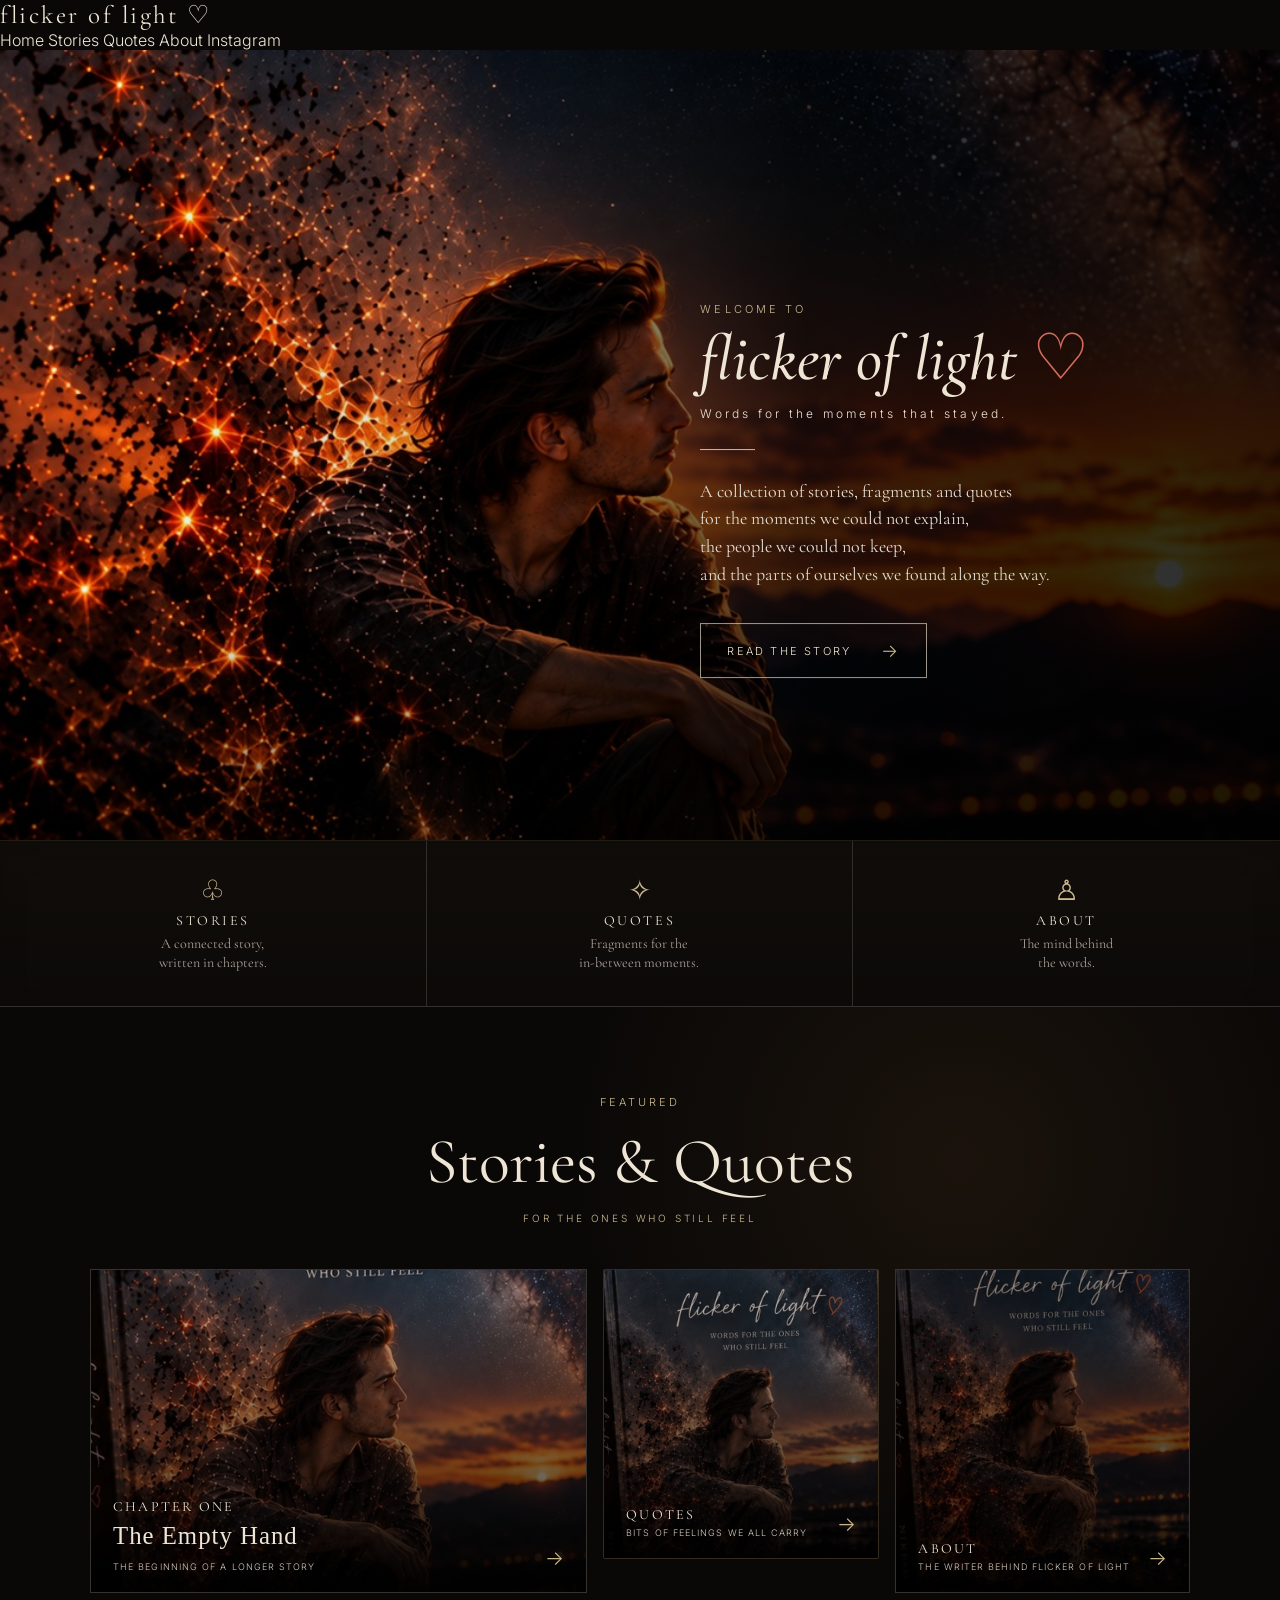
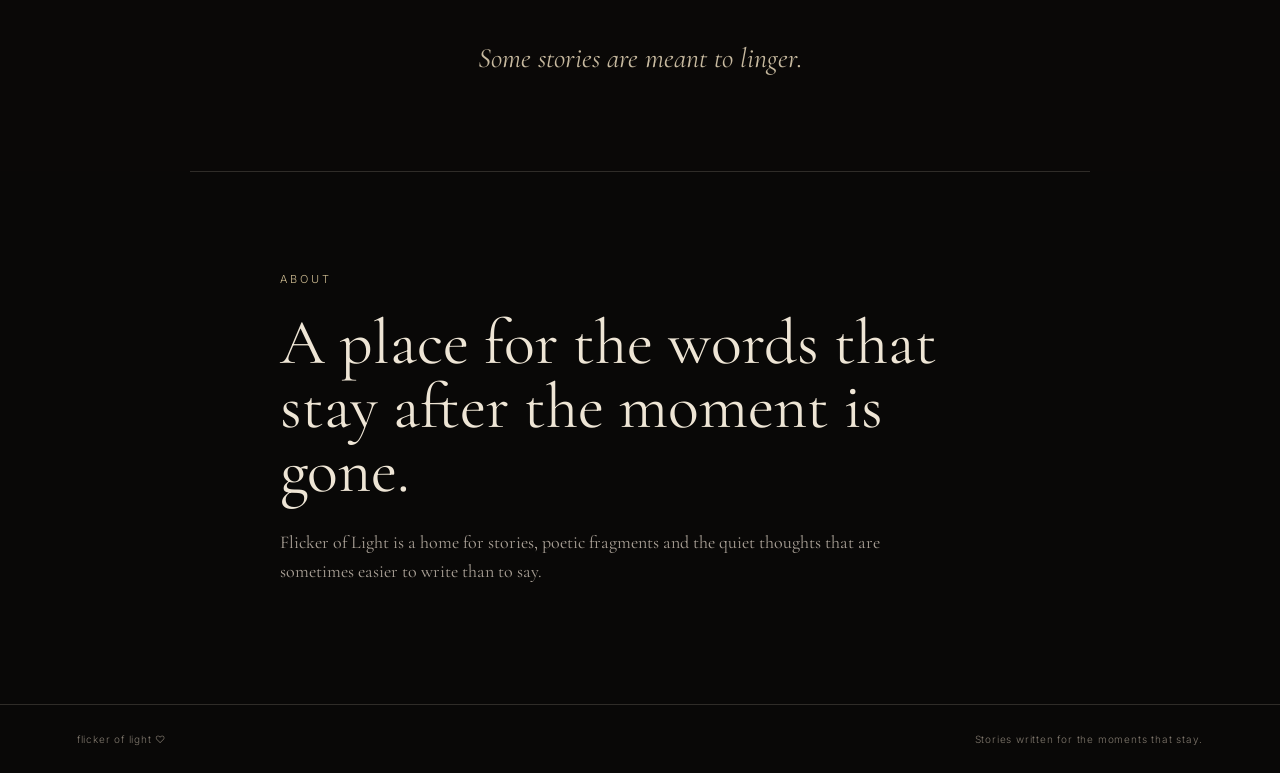
==== index.html @ 012c6066 "Add files via upload" ====
<!doctype html>
<html lang="en">
<head>
<meta charset="utf-8">
<meta name="viewport" content="width=device-width, initial-scale=1">
<meta name="description" content="Flicker of Light — stories, fragments and quotes for the ones who still feel.">
<title>Flicker of Light — Stories, Quotes & The Connected Story</title>
<link rel="stylesheet" href="style.css">
</head>
<body>
<header class="site-header">
  <a class="logo" href="index.html">flicker of light ♡</a>
  <button class="menu-toggle" type="button" aria-label="Open navigation" aria-expanded="false">☰</button>
  <nav class="site-nav" aria-label="Main navigation">
    <a href="index.html">Home</a>
    <a href="stories.html">Stories</a>
    <a href="quotes.html">Quotes</a>
    <a href="about.html">About</a>
    <a href="instagram.html">Instagram</a>
  </nav>
</header>

<main>
<section class="hero">
  <img class="hero-image" src="homepage-hero-art.jpg" alt="Flicker of Light book scene beside a window at dusk">
  <div class="hero-shade"></div>
  <div class="hero-content">
    <p class="eyebrow">WELCOME TO</p>
    <h1>flicker of light <span>♡</span></h1>
    <p class="tagline">Words for the moments that stayed.</p>
    <div class="rule"></div>
    <p class="hero-copy">A collection of stories, fragments and quotes<br class="desktop"> for the moments we could not explain,<br class="desktop"> the people we could not keep,<br class="desktop"> and the parts of ourselves we found along the way.</p>
    <a class="cta" href="chapter-one.html">READ THE STORY <span>→</span></a>
  </div>
</section>

<section class="three-links">
  <a href="stories.html">
    <div class="icon">♧</div><h2>STORIES</h2>
    <p>A connected story,<br> written in chapters.</p>
  </a>
  <a href="quotes.html">
    <div class="icon">✧</div><h2>QUOTES</h2>
    <p>Fragments for the<br> in-between moments.</p>
  </a>
  <a href="#about">
    <div class="icon">♙</div><h2>ABOUT</h2>
    <p>The mind behind<br> the words.</p>
  </a>
</section>

<section id="quotes" class="featured">
  <p class="eyebrow center">FEATURED</p>
  <h2>Stories &amp; Quotes</h2>
  <p class="sub">FOR THE ONES WHO STILL FEEL</p>
  <div class="cards">
    <a class="card story-card" href="stories.html">
      <div class="card-image"></div>
      <div class="card-text"><strong>CHAPTER ONE</strong><p class="featured-card-title">The Empty Hand</p><small>THE BEGINNING OF A LONGER STORY</small><span>→</span></div>
    </a>
    <a class="card quote-card" href="quotes.html">
      <div class="card-image"></div>
      <div class="card-text"><strong>QUOTES</strong><small>BITS OF FEELINGS WE ALL CARRY</small><span>→</span></div>
    </a>
    <a class="card about-card" href="about.html">
      <div class="card-image"></div>
      <div class="card-text"><strong>ABOUT</strong><small>THE WRITER BEHIND FLICKER OF LIGHT</small><span>→</span></div>
    </a>
  </div>
  <div class="linger">Some stories are meant to linger.</div>
</section>

<section id="about" class="about">
  <p class="eyebrow">ABOUT</p>
  <h2>A place for the words that stay after the moment is gone.</h2>
  <p>Flicker of Light is a home for stories, poetic fragments and the quiet thoughts that are sometimes easier to write than to say.</p>
</section>
</main>

<footer>
  <span>flicker of light ♡</span>
  <span>Stories written for the moments that stay.</span>
</footer>
<script>
(function () {
  const button = document.querySelector('.menu-toggle');
  const nav = document.querySelector('.site-nav');
  if (!button || !nav) return;
  button.addEventListener('click', function () {
    const open = nav.classList.toggle('open');
    button.setAttribute('aria-expanded', open ? 'true' : 'false');
    button.setAttribute('aria-label', open ? 'Close navigation' : 'Open navigation');
  });
})();
</script>
</body>
</html>
---- style.css ----
@import url('https://fonts.googleapis.com/css2?family=Cormorant+Garamond:ital,wght@0,400;0,500;1,500&family=Inter:wght@300;400;500&display=swap');
:root{--bg:#090807;--cream:#eee5d5;--gold:#cdbb91;--muted:#aaa197;--line:rgba(238,229,213,.16)}
*{box-sizing:border-box}html{scroll-behavior:smooth}body{margin:0;background:var(--bg);color:var(--cream);font-family:Inter,Arial,sans-serif;font-weight:300}a{color:inherit;text-decoration:none}.nav{position:absolute;top:0;left:0;width:100%;z-index:5;padding:28px 6vw;display:flex;justify-content:space-between;align-items:center;background:linear-gradient(rgba(0,0,0,.55),transparent);}.logo{font:400 25px "Cormorant Garamond",serif;letter-spacing:.1em;white-space:nowrap}.logo span{color:#d36c5d;margin-left:3px}.nav nav{display:flex;gap:28px;font-size:13px}.nav nav a{opacity:.85}.nav nav a.active,.nav nav a:hover{color:var(--gold);opacity:1}
.hero{height:min(790px,100vh);min-height:650px;position:relative;overflow:hidden}.hero-image{position:absolute;inset:0;width:100%;height:100%;object-fit:cover;object-position:center}.hero-shade{position:absolute;inset:0;background:linear-gradient(90deg,rgba(0,0,0,.02) 0%,rgba(0,0,0,.12) 35%,rgba(0,0,0,.76) 63%,rgba(0,0,0,.82) 100%),linear-gradient(0deg,rgba(0,0,0,.45),transparent 30%)}.hero-content{position:absolute;z-index:2;right:7vw;top:50%;transform:translateY(-38%);width:min(490px,42vw)}.eyebrow{font-size:11px;letter-spacing:.28em;color:var(--gold);margin:0 0 14px}.hero-content h1{font:italic 500 clamp(48px,5vw,78px)/.9 "Cormorant Garamond",serif;margin:0 0 18px}.hero-content h1 span{color:#d36c5d;font-style:normal}.tagline{font-size:12px;letter-spacing:.27em;margin:0}.rule{width:55px;height:1px;background:var(--gold);margin:28px 0}.hero-copy{font:400 18px/1.55 "Cormorant Garamond",serif;color:#e4ddd2;margin:0}.cta{display:inline-flex;gap:30px;align-items:center;border:1px solid rgba(238,229,213,.65);padding:16px 26px;margin-top:34px;font-size:11px;letter-spacing:.2em}.cta:hover{background:rgba(255,255,255,.08);border-color:var(--gold)}.cta span{font-size:18px;color:var(--gold)}
.three-links{position:relative;display:grid;grid-template-columns:repeat(3,1fr);border-top:1px solid rgba(214,173,105,.10);border-bottom:1px solid var(--line);background:linear-gradient(180deg,#100d0a 0%,#0c0a08 100%);box-shadow:inset 0 10px 28px rgba(0,0,0,.16)}.three-links>a{min-height:165px;padding:32px 20px;text-align:center;border-right:1px solid var(--line)}.three-links>a:last-child{border-right:0}.icon{font-size:28px;color:var(--gold);height:35px}.three-links h2{font:400 14px "Cormorant Garamond",serif;letter-spacing:.18em;margin:4px 0 6px}.three-links p{font:14px/1.35 "Cormorant Garamond",serif;color:var(--muted);margin:0}.featured{padding:88px 5vw 96px;background:radial-gradient(circle at 75% 20%,rgba(102,68,35,.18),transparent 34%),#0a0807}.center{text-align:center}.featured>h2{text-align:center;font:400 clamp(42px,5vw,68px) "Cormorant Garamond",serif;margin:4px 0}.sub{text-align:center;font-size:10px;letter-spacing:.28em;color:var(--gold);margin:12px 0 45px}.cards{max-width:1100px;margin:auto;display:grid;grid-template-columns:1.35fr .75fr .8fr;gap:16px}.card{min-height:290px;position:relative;overflow:hidden;border:1px solid rgba(238,229,213,.16);background:#111}.card-image{position:absolute;inset:0;background-position:center;background-size:cover;transition:transform .5s}.card:hover .card-image{transform:scale(1.04)}.story-card .card-image{background-image:linear-gradient(rgba(0,0,0,.15),rgba(0,0,0,.8)),url("book-cover-only.jpg");background-position:35% center}.quote-card .card-image{background-image:linear-gradient(rgba(0,0,0,.1),rgba(0,0,0,.82)),url("book-cover-only.jpg");background-position:70% 20%;filter:saturate(.7)}.about-card .card-image{background-image:linear-gradient(rgba(0,0,0,.15),rgba(0,0,0,.84)),url("book-cover-only.jpg");background-position:80% 65%;filter:brightness(.75)}.card-text{position:absolute;left:0;right:0;bottom:0;padding:20px 22px;background:linear-gradient(transparent,rgba(0,0,0,.9));display:flex;flex-direction:column}.card-text strong{font:400 14px "Cormorant Garamond",serif;letter-spacing:.16em}.card-text small{font-size:9px;letter-spacing:.12em;margin-top:4px;color:#d3cbc0}.card-text span{position:absolute;right:22px;bottom:22px;color:var(--gold);font-size:20px}.linger{text-align:center;font:italic 28px "Cormorant Garamond",serif;color:#c7b99f;margin-top:48px}.about{max-width:900px;margin:auto;padding:100px 7vw;border-top:1px solid var(--line)}.about h2{font:400 clamp(38px,5vw,65px)/1 "Cormorant Garamond",serif;margin:25px 0}.about p:last-child{max-width:650px;color:var(--muted);font:18px/1.6 "Cormorant Garamond",serif}footer{border-top:1px solid var(--line);padding:28px 6vw;display:flex;justify-content:space-between;color:#81796e;font-size:10px;letter-spacing:.08em}
.reading{max-width:760px;margin:auto;padding:140px 6vw 120px}.simple{position:relative;background:#090807;border-bottom:1px solid var(--line)}.back{color:var(--muted);font-size:12px}.reading h1{font:400 clamp(60px,9vw,100px)/.9 "Cormorant Garamond",serif;margin:55px 0 12px}.opening{font:italic 20px "Cormorant Garamond",serif;color:var(--muted)}.prose{font:21px/1.85 "Cormorant Garamond",serif;margin-top:60px}.prose p{margin:0 0 28px}
@media(max-width:800px){.nav{padding:18px 5vw;align-items:flex-start}.logo{font-size:21px}.nav nav{gap:13px;font-size:10px;flex-wrap:wrap;justify-content:flex-end;max-width:58%}.hero{height:720px;min-height:0}.hero-image{object-position:center}.hero-shade{background:linear-gradient(0deg,rgba(0,0,0,.9) 3%,rgba(0,0,0,.18) 60%,rgba(0,0,0,.4) 100%)}.hero-content{left:6vw;right:6vw;bottom:55px;top:auto;transform:none;width:auto}.hero-content h1{font-size:55px}.tagline{font-size:9px}.hero-copy{font-size:17px}.desktop{display:none}.cta{margin-top:25px;padding:14px 20px}.three-links{grid-template-columns:repeat(3,1fr)}.three-links>a{padding:22px 8px;min-height:135px}.three-links p{font-size:12px}.three-links h2{font-size:11px}.icon{font-size:22px}.cards{grid-template-columns:1fr}.card{min-height:240px}.featured{padding-top:68px}.linger{font-size:24px}.about{padding:75px 6vw}footer{flex-direction:column;gap:8px}.reading{padding:110px 7vw 90px}.prose{font-size:20px}}

.page-intro {
  max-width: 760px;
  margin: 0 auto;
  padding: 90px 24px 55px;
  text-align: center;
}
.page-intro h1 {
  margin: 8px 0 18px;
}
.page-intro p:last-child {
  max-width: 560px;
  margin: 0 auto;
}
.quote-list {
  max-width: 820px;
  margin: 0 auto;
  padding: 10px 24px 90px;
}
.quote-card {
  position: relative;
  margin: 0 0 34px;
  padding: 42px 38px 38px;
  border: 1px solid rgba(214, 173, 105, 0.18);
  background: rgba(255,255,255,0.025);
  border-radius: 2px;
}
.quote-mark {
  margin: 0 0 8px;
  font-family: Georgia, serif;
  font-size: 4rem;
  line-height: .65;
  opacity: .55;
}
.quote-card blockquote {
  margin: 0;
  font-family: Georgia, "Times New Roman", serif;
  font-size: clamp(1.45rem, 4vw, 2.1rem);
  line-height: 1.45;
  font-style: italic;
}
.quote-note {
  margin: 24px 0 0;
  max-width: 620px;
  font-size: .95rem;
  line-height: 1.7;
  opacity: .7;
}
@media (max-width: 600px) {
  .page-intro { padding: 65px 20px 38px; }
  .quote-list { padding: 5px 18px 65px; }
  .quote-card { padding: 32px 24px 30px; }
}

.about-copy {
  max-width: 720px;
  margin: 0 auto;
  padding: 20px 24px 100px;
  font-family: Georgia, "Times New Roman", serif;
  font-size: 1.15rem;
  line-height: 1.9;
}
.about-copy p {
  margin: 0 0 30px;
}
.about-closing {
  margin-top: 65px;
  padding: 38px 0 0;
  border-top: 1px solid rgba(214, 173, 105, 0.18);
  text-align: center;
  font-style: italic;
  font-size: 1.3rem;
}
@media (max-width: 600px) {
  .about-copy {
    padding: 10px 22px 70px;
    font-size: 1.08rem;
  }
}

.instagram-copy {
  max-width: 680px;
  margin: 0 auto;
  padding: 30px 24px 110px;
  text-align: center;
  font-family: Georgia, "Times New Roman", serif;
  font-size: 1.15rem;
  line-height: 1.9;
}
.instagram-handle {
  margin-bottom: 14px !important;
  font-size: 1.35rem;
  font-style: italic;
}
.instagram-button {
  display: inline-flex;
  align-items: center;
  gap: 18px;
  margin-top: 38px;
  padding: 14px 22px;
  border: 1px solid rgba(214, 173, 105, 0.35);
  color: inherit;
  text-decoration: none;
  letter-spacing: .12em;
  text-transform: uppercase;
  font-family: inherit;
  font-size: .78rem;
  transition: opacity .2s ease, border-color .2s ease;
}
.instagram-button:hover {
  opacity: .78;
  border-color: rgba(214, 173, 105, 0.7);
}
.instagram-button span {
  font-size: 1.1rem;
}

/* Homepage mobile navigation fix */
.menu-toggle {
  display: none;
}
@media (max-width: 700px) {
  .site-header {
    position: relative;
    z-index: 100;
    display: flex;
    align-items: center;
    justify-content: space-between;
  }
  .menu-toggle {
    display: inline-flex !important;
    align-items: center;
    justify-content: center;
    width: 42px;
    height: 42px;
    padding: 0;
    border: 1px solid rgba(214,173,105,.35);
    border-radius: 50%;
    background: rgba(8,8,8,.75);
    color: inherit;
    font-size: 1.25rem;
    line-height: 1;
  }
  .site-nav {
    display: none !important;
    position: absolute;
    top: calc(100% + 8px);
    right: 0;
    min-width: 190px;
    padding: 10px;
    flex-direction: column;
    gap: 0;
    background: rgba(8,8,8,.97);
    border: 1px solid rgba(214,173,105,.22);
    box-shadow: 0 16px 35px rgba(0,0,0,.45);
  }
  .site-nav.open {
    display: flex !important;
  }
  .site-nav a {
    display: block;
    padding: 12px 14px;
  }
}

/* Mobile overflow correction */
html, body {
  max-width: 100%;
  overflow-x: hidden;
}
@media (max-width: 700px) {
  .site-header {
    width: 100%;
    box-sizing: border-box;
  }
  .site-header .logo {
    max-width: calc(100% - 64px);
    white-space: nowrap;
    overflow: hidden;
  }
  .site-nav {
    right: 0;
    max-width: calc(100vw - 36px);
    box-sizing: border-box;
  }
  .hero-locked,
  .hero-locked .hero-art,
  .hero-locked .hero-art img,
  .hero-locked .hero-overlay {
    max-width: 100vw;
  }
}

.featured-card-title {
  margin: 7px 0 7px;
  font-family: Georgia, "Times New Roman", serif;
  font-size: clamp(1.15rem, 3.8vw, 1.55rem);
  letter-spacing: .04em;
  color: inherit;
}

.featured-quote-link {
  display: inline-flex;
  align-items: center;
  gap: 18px;
  margin-top: 10px;
  color: inherit;
  text-decoration: none;
  letter-spacing: .14em;
  font-size: .72rem;
}
.featured-quote-link span {
  font-size: 1rem;
}
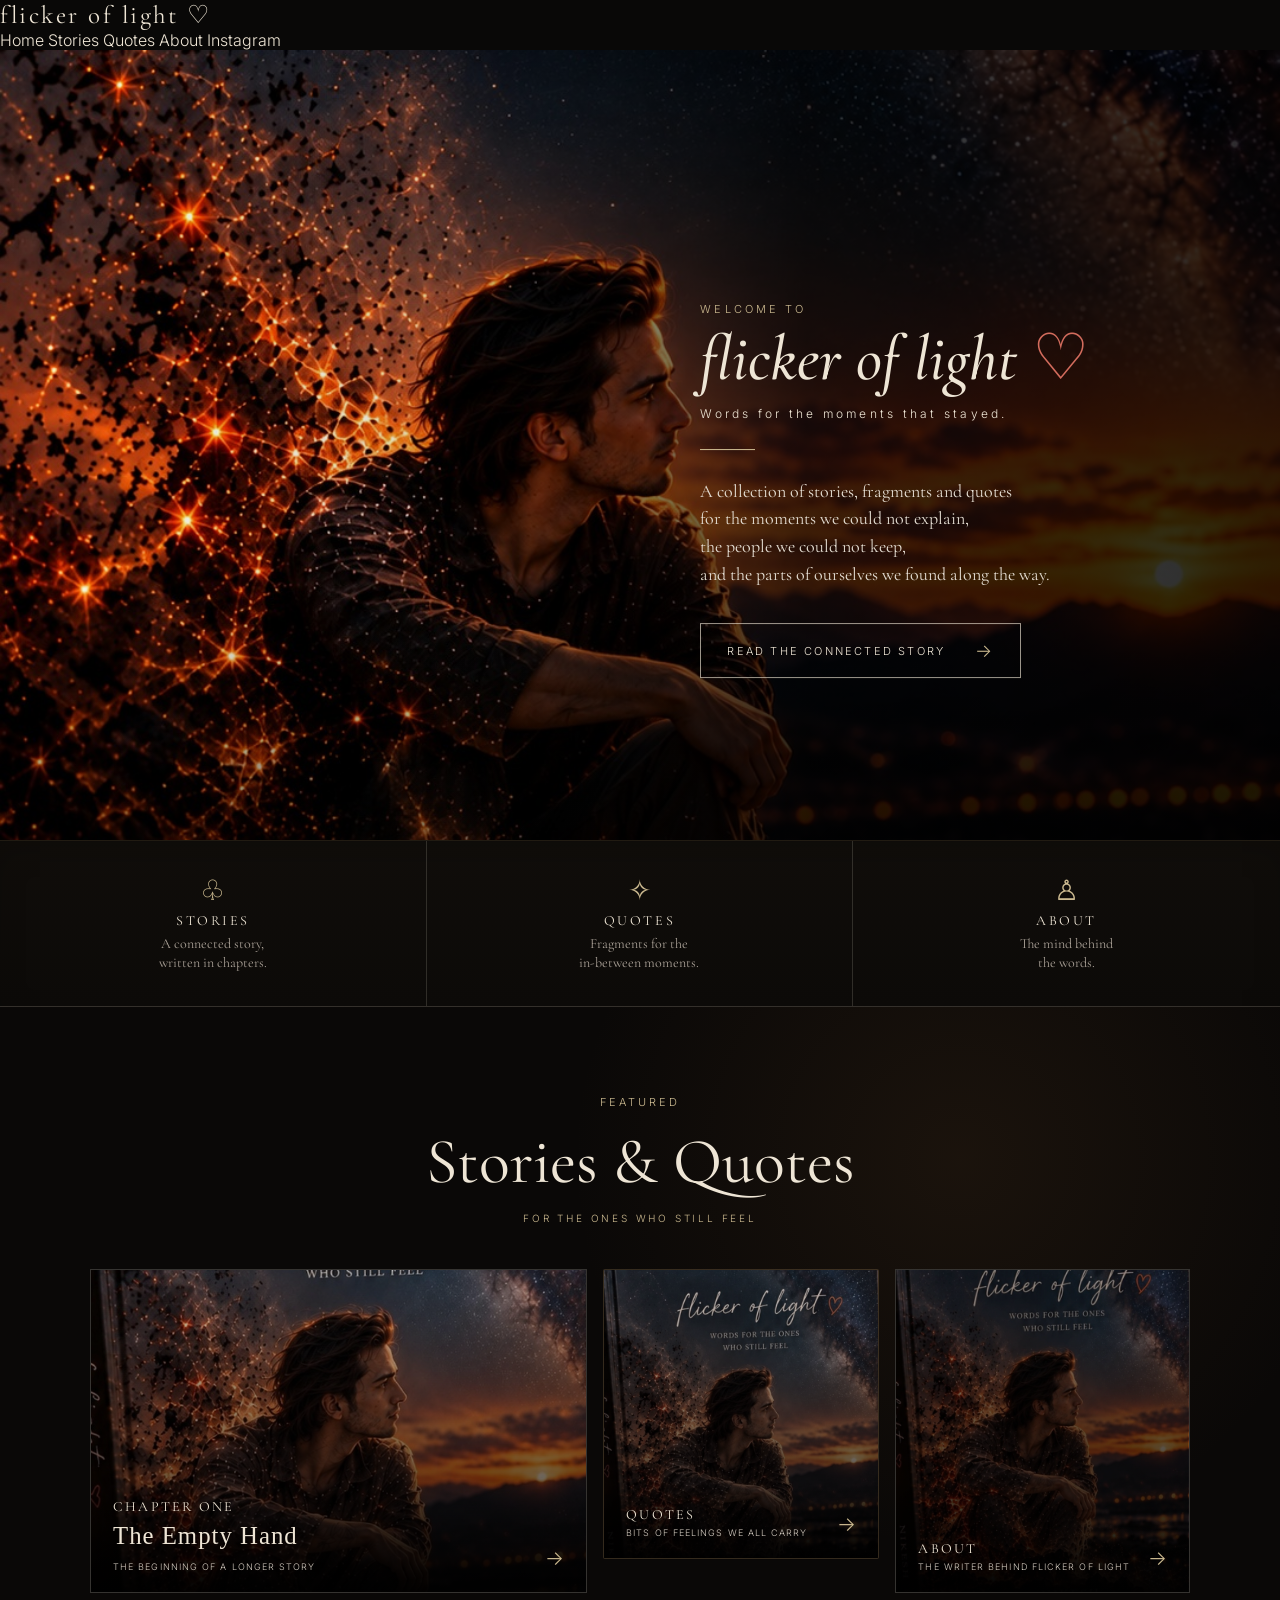
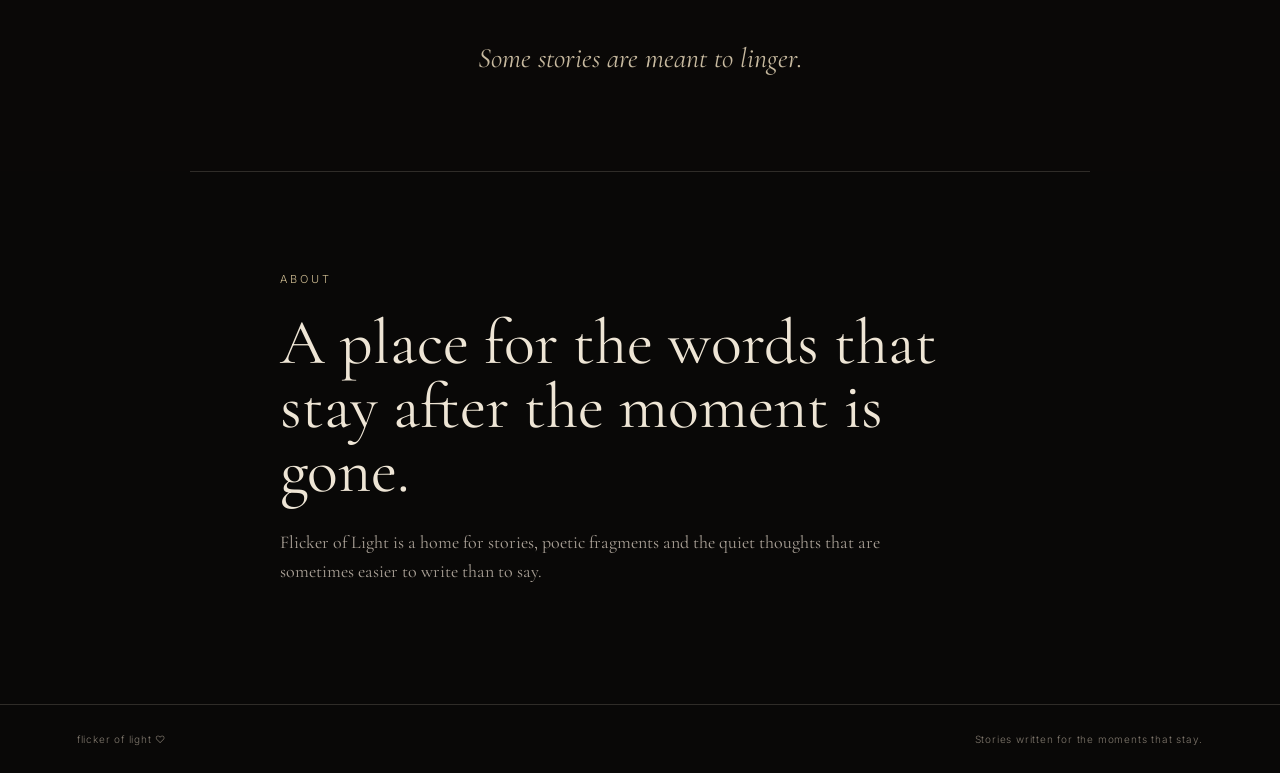
==== commit d7316041: "Add files via upload" ====
--- a/index.html
+++ b/index.html
@@ -30,7 +30,7 @@
     <p class="tagline">Words for the moments that stayed.</p>
     <div class="rule"></div>
     <p class="hero-copy">A collection of stories, fragments and quotes<br class="desktop"> for the moments we could not explain,<br class="desktop"> the people we could not keep,<br class="desktop"> and the parts of ourselves we found along the way.</p>
-    <a class="cta" href="chapter-one.html">READ THE STORY <span>→</span></a>
+    <a class="cta" href="stories.html">READ THE CONNECTED STORY <span>→</span></a>
   </div>
 </section>
 
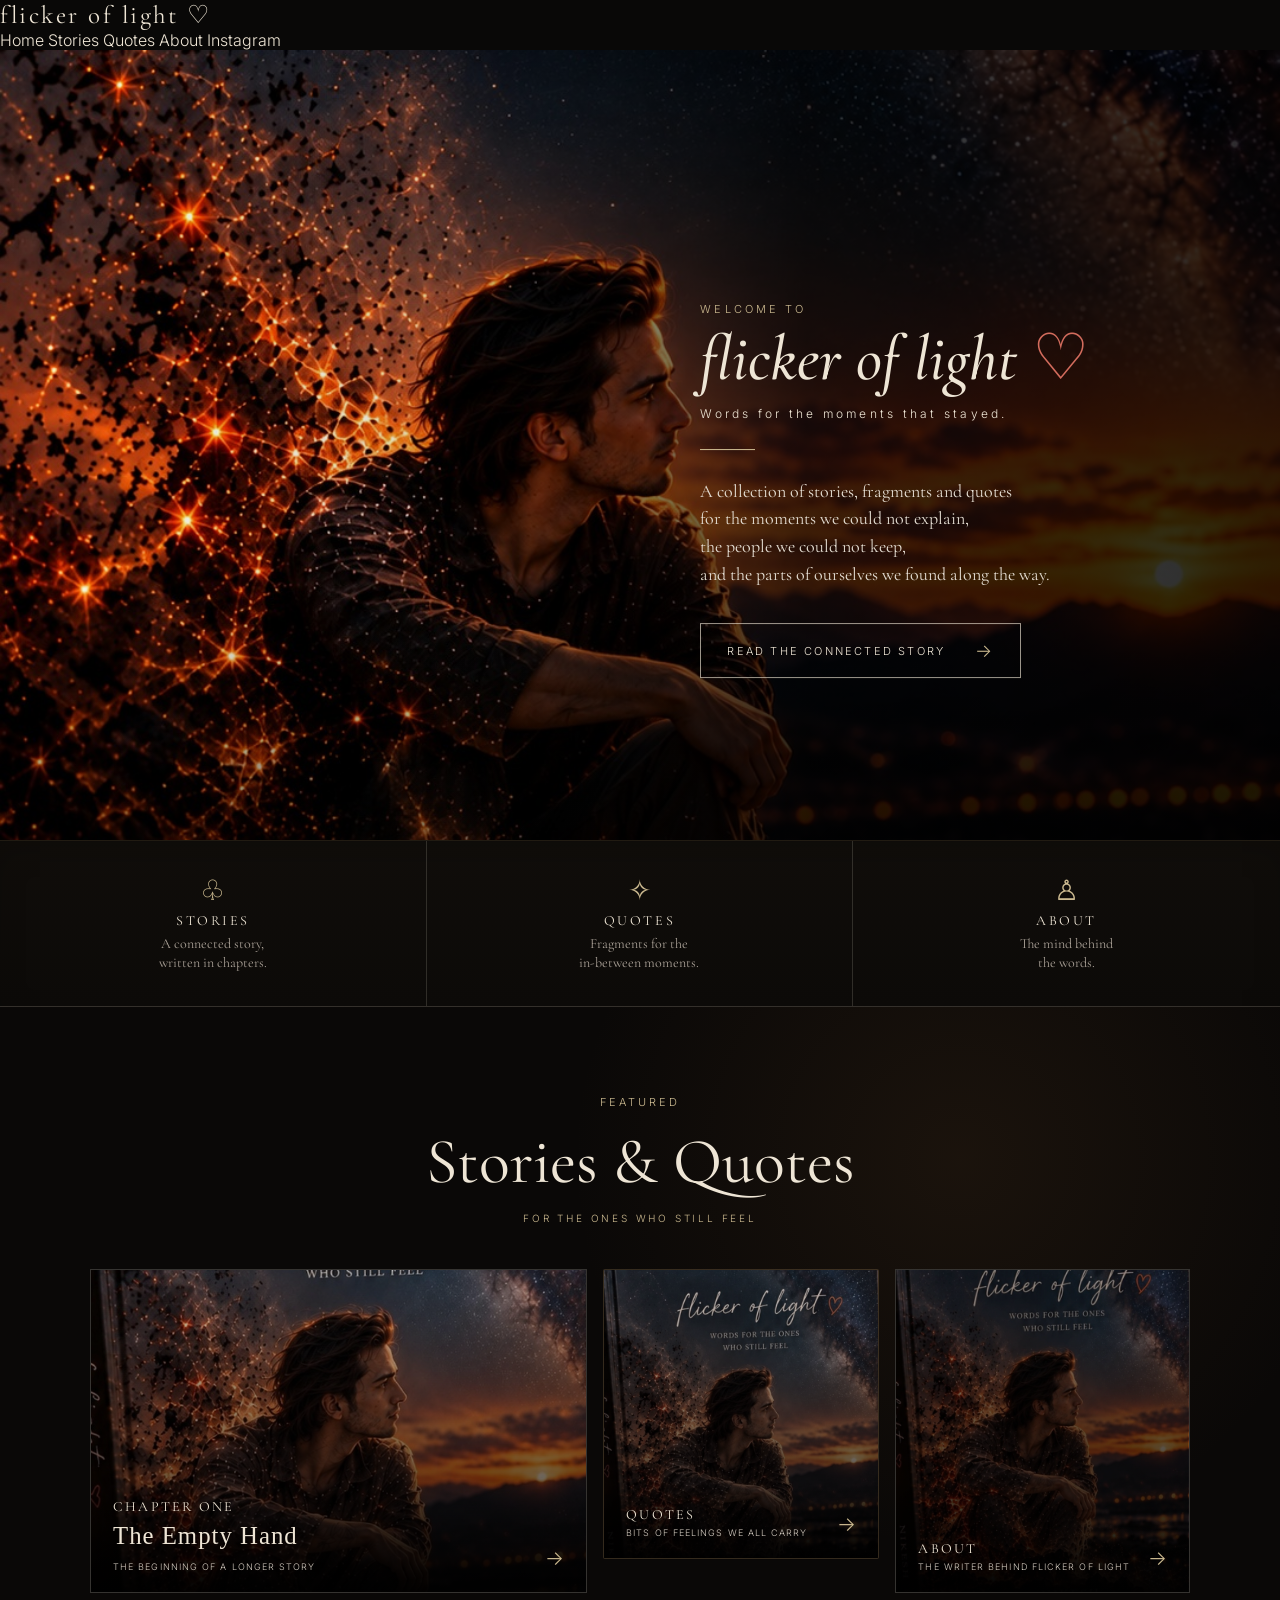
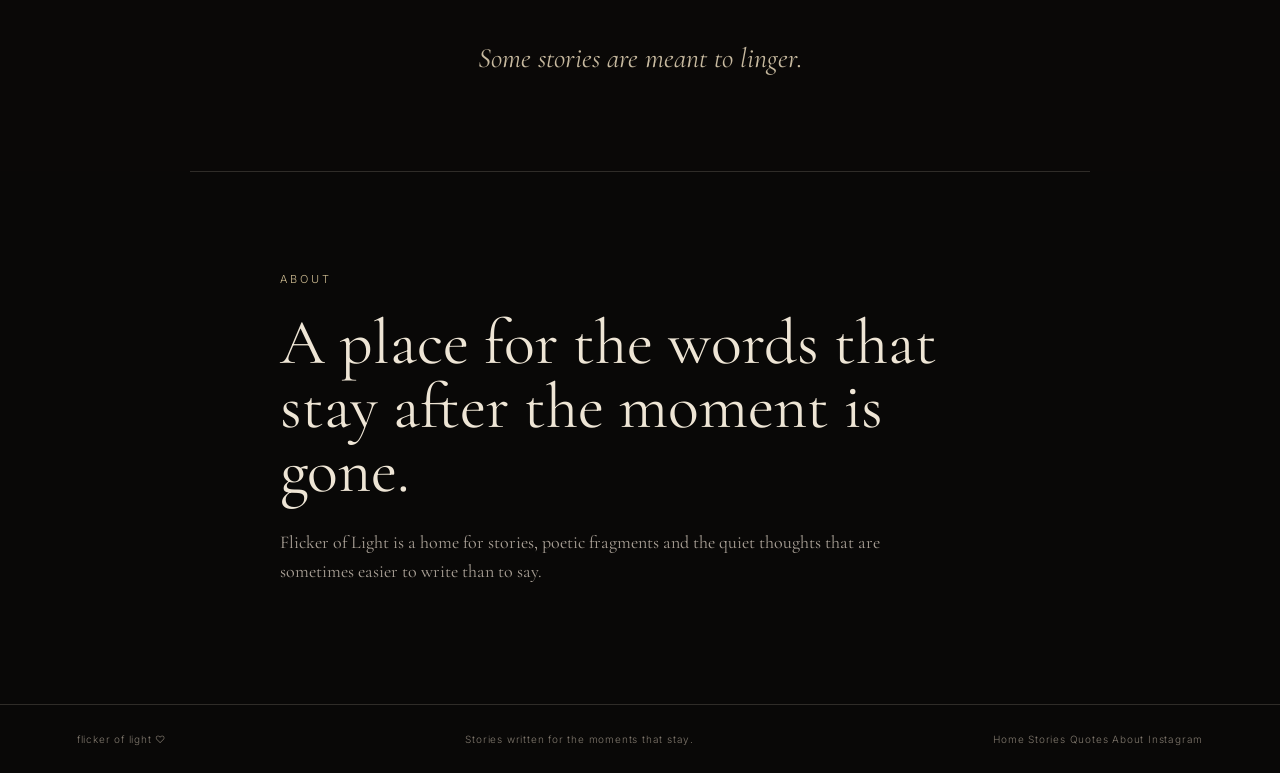
==== commit 3cdda890: "Add files via upload" ====
--- a/index.html
+++ b/index.html
@@ -6,6 +6,19 @@
 <meta name="description" content="Flicker of Light — stories, fragments and quotes for the ones who still feel.">
 <title>Flicker of Light — Stories, Quotes & The Connected Story</title>
 <link rel="stylesheet" href="style.css">
+
+  <!-- Social sharing preview -->
+  <meta property="og:type" content="website">
+  <meta property="og:site_name" content="Flicker of Light">
+  <meta property="og:title" content="Flicker of Light — Words for the Moments That Stayed">
+  <meta property="og:description" content="Stories, poetic fragments, and quiet thoughts for the moments we could not explain.">
+  <meta property="og:url" content="https://flickeroflightforever.github.io/Flicker-of-light-/">
+  <meta property="og:image" content="https://flickeroflightforever.github.io/Flicker-of-light-/homepage-hero-art.jpg">
+  <meta name="twitter:card" content="summary_large_image">
+  <meta name="twitter:title" content="Flicker of Light — Words for the Moments That Stayed">
+  <meta name="twitter:description" content="Stories, poetic fragments, and quiet thoughts for the moments we could not explain.">
+  <meta name="twitter:image" content="https://flickeroflightforever.github.io/Flicker-of-light-/homepage-hero-art.jpg">
+
 </head>
 <body>
 <header class="site-header">
@@ -43,7 +56,7 @@
     <div class="icon">✧</div><h2>QUOTES</h2>
     <p>Fragments for the<br> in-between moments.</p>
   </a>
-  <a href="#about">
+  <a href="about.html">
     <div class="icon">♙</div><h2>ABOUT</h2>
     <p>The mind behind<br> the words.</p>
   </a>
@@ -80,6 +93,13 @@
 <footer>
   <span>flicker of light ♡</span>
   <span>Stories written for the moments that stay.</span>
+  <nav class="footer-nav" aria-label="Footer navigation">
+    <a href="index.html">Home</a>
+    <a href="stories.html">Stories</a>
+    <a href="quotes.html">Quotes</a>
+    <a href="about.html">About</a>
+    <a href="instagram.html">Instagram</a>
+  </nav>
 </footer>
 <script>
 (function () {
--- a/style.css
+++ b/style.css
@@ -99,6 +99,15 @@
   font-size: 1.35rem;
   font-style: italic;
 }
+/* Step 19 — Instagram bridge */
+.instagram-bridge {
+  margin: 34px auto 0 !important;
+  max-width: 520px;
+  font-size: .98rem;
+  font-style: italic;
+  opacity: .78;
+}
+
 .instagram-button {
   display: inline-flex;
   align-items: center;
@@ -219,3 +228,44 @@
 .featured-quote-link span {
   font-size: 1rem;
 }
+
+/* Step 18 — Quotes archive back-to-top control */
+.back-to-top {
+  position: fixed;
+  right: 22px;
+  bottom: 24px;
+  width: 44px;
+  height: 44px;
+  display: flex;
+  align-items: center;
+  justify-content: center;
+  border: 1px solid rgba(214, 184, 120, 0.38);
+  border-radius: 50%;
+  background: rgba(10, 9, 8, 0.88);
+  color: #d8c59e;
+  text-decoration: none;
+  font-size: 20px;
+  line-height: 1;
+  opacity: 0;
+  visibility: hidden;
+  transform: translateY(8px);
+  transition: opacity .25s ease, transform .25s ease, visibility .25s ease;
+  z-index: 20;
+}
+.back-to-top.visible {
+  opacity: 1;
+  visibility: visible;
+  transform: translateY(0);
+}
+.back-to-top:focus-visible {
+  outline: 1px solid #d8c59e;
+  outline-offset: 3px;
+}
+@media (max-width: 700px) {
+  .back-to-top {
+    right: 18px;
+    bottom: 18px;
+    width: 42px;
+    height: 42px;
+  }
+}
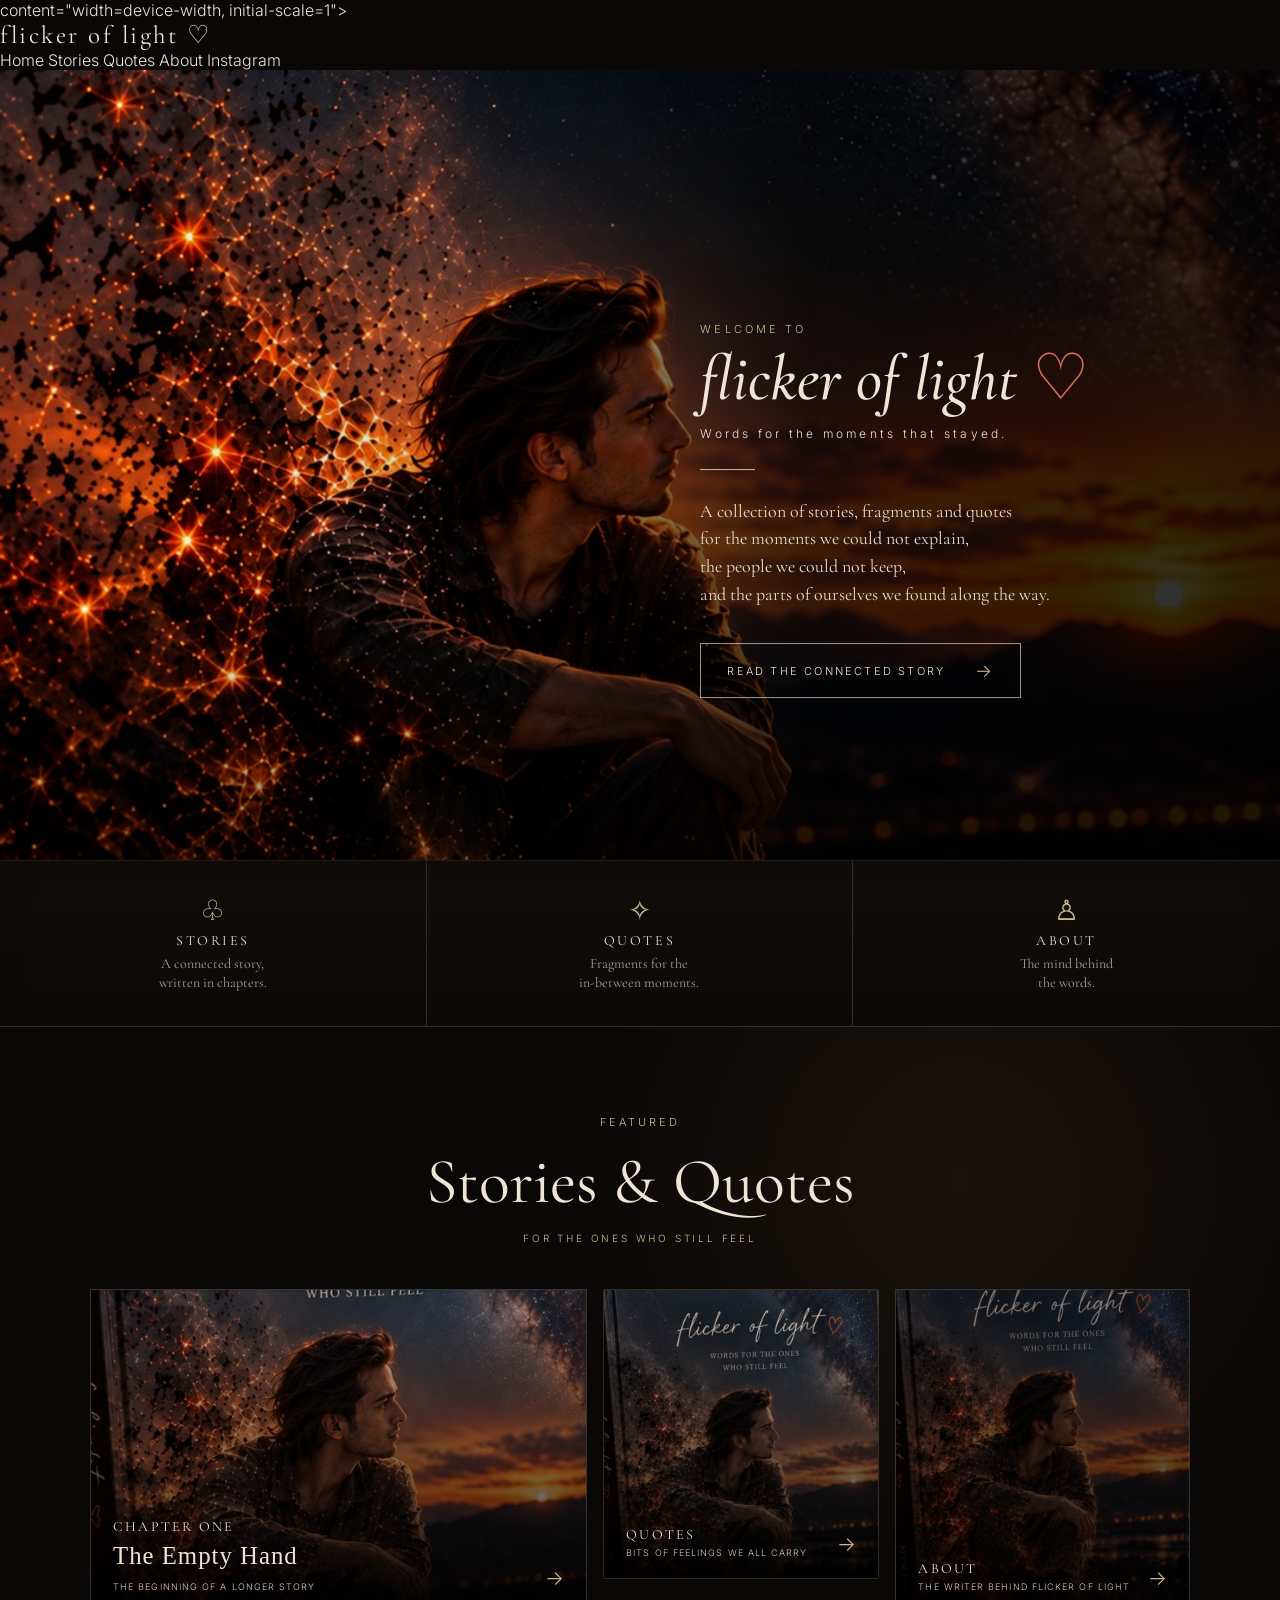
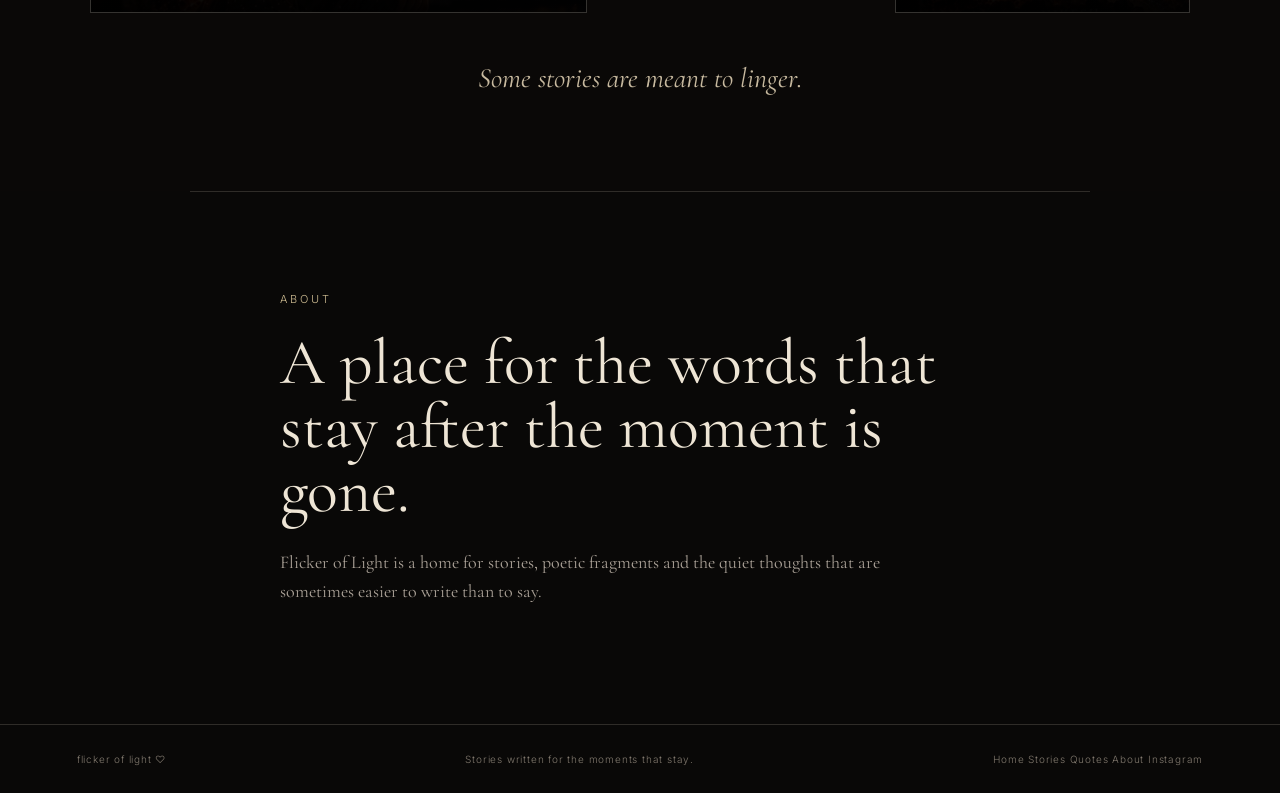
==== commit 92632dcd: "Update index.html" ====
--- a/index.html
+++ b/index.html
@@ -2,7 +2,7 @@
 <html lang="en">
 <head>
 <meta charset="utf-8">
-<meta name="viewport" content="width=device-width, initial-scale=1">
+<meta name="viewport" <meta name="google-site-verification" content="OOeu9oAU9qtPGjmCuY9NKrZBYxSzbMHVfZhrtQNnfCY" />content="width=device-width, initial-scale=1">
 <meta name="description" content="Flicker of Light — stories, fragments and quotes for the ones who still feel.">
 <title>Flicker of Light — Stories, Quotes & The Connected Story</title>
 <link rel="stylesheet" href="style.css">
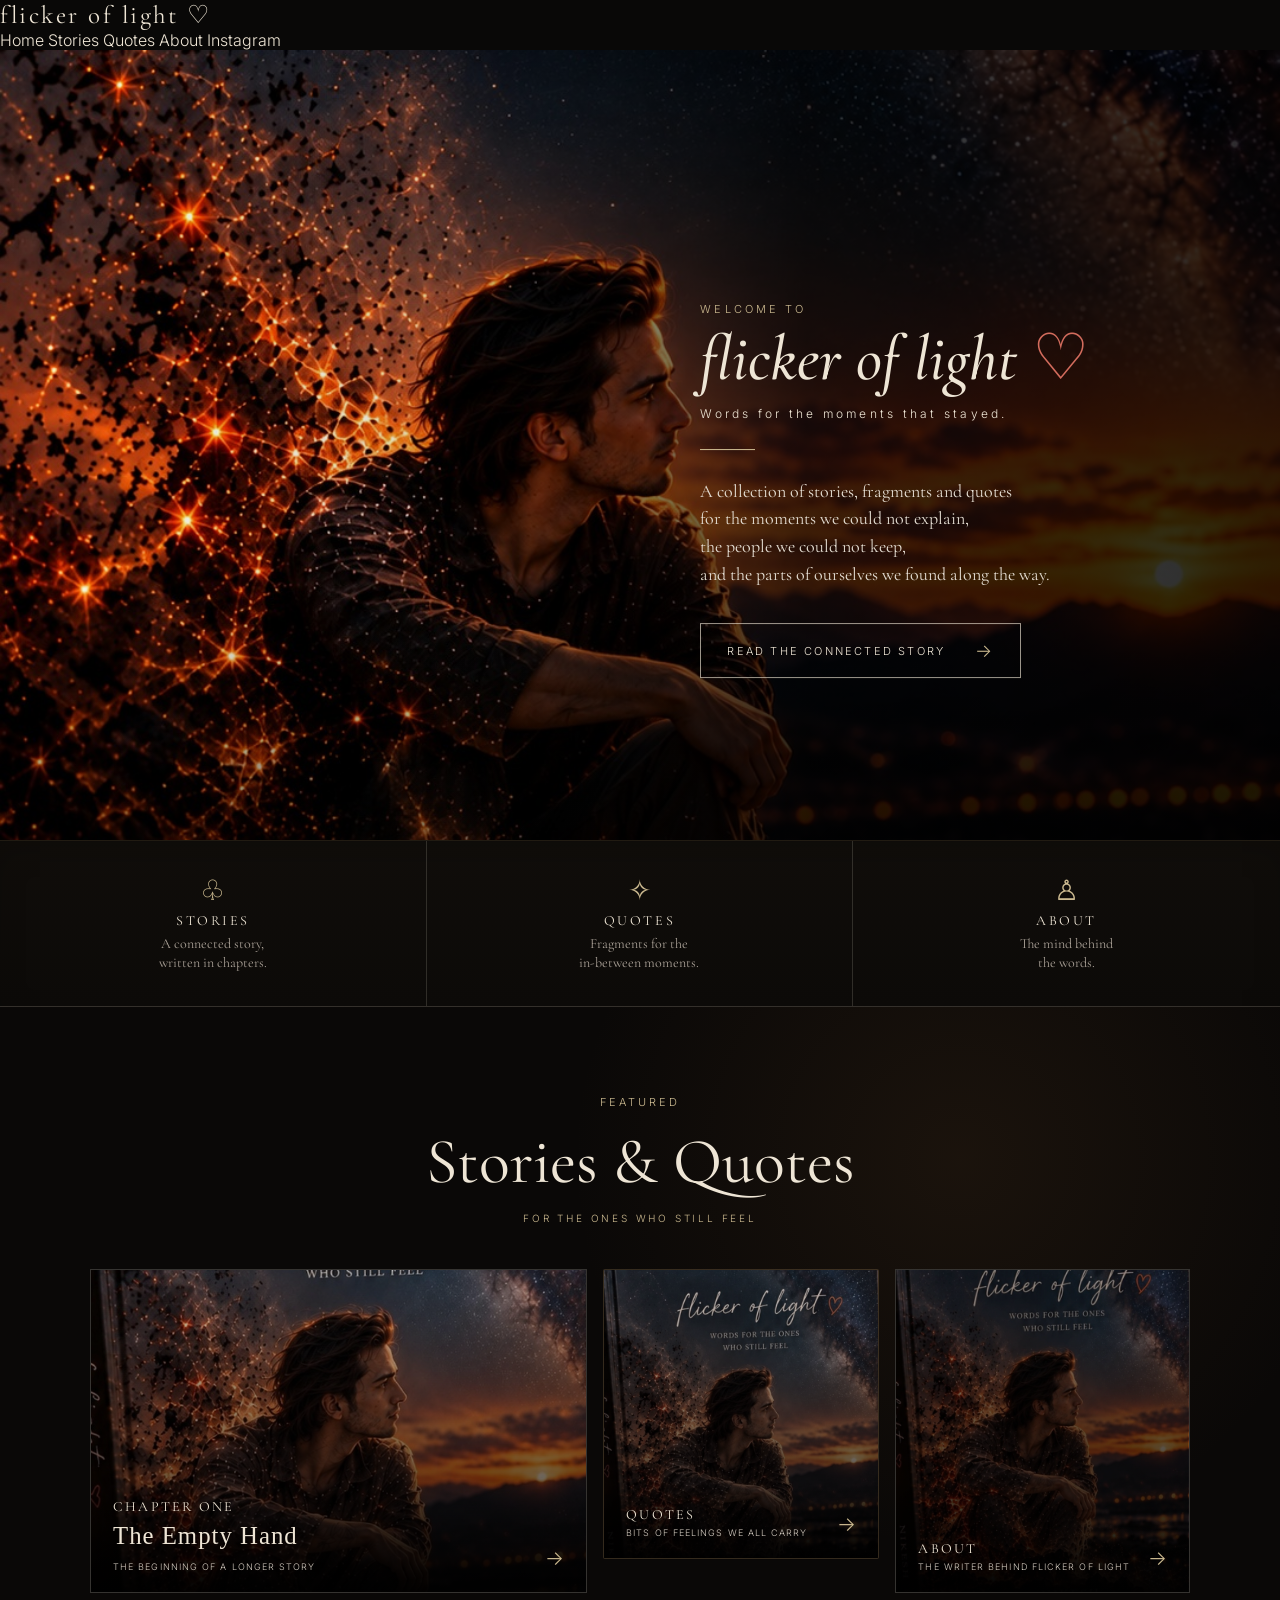
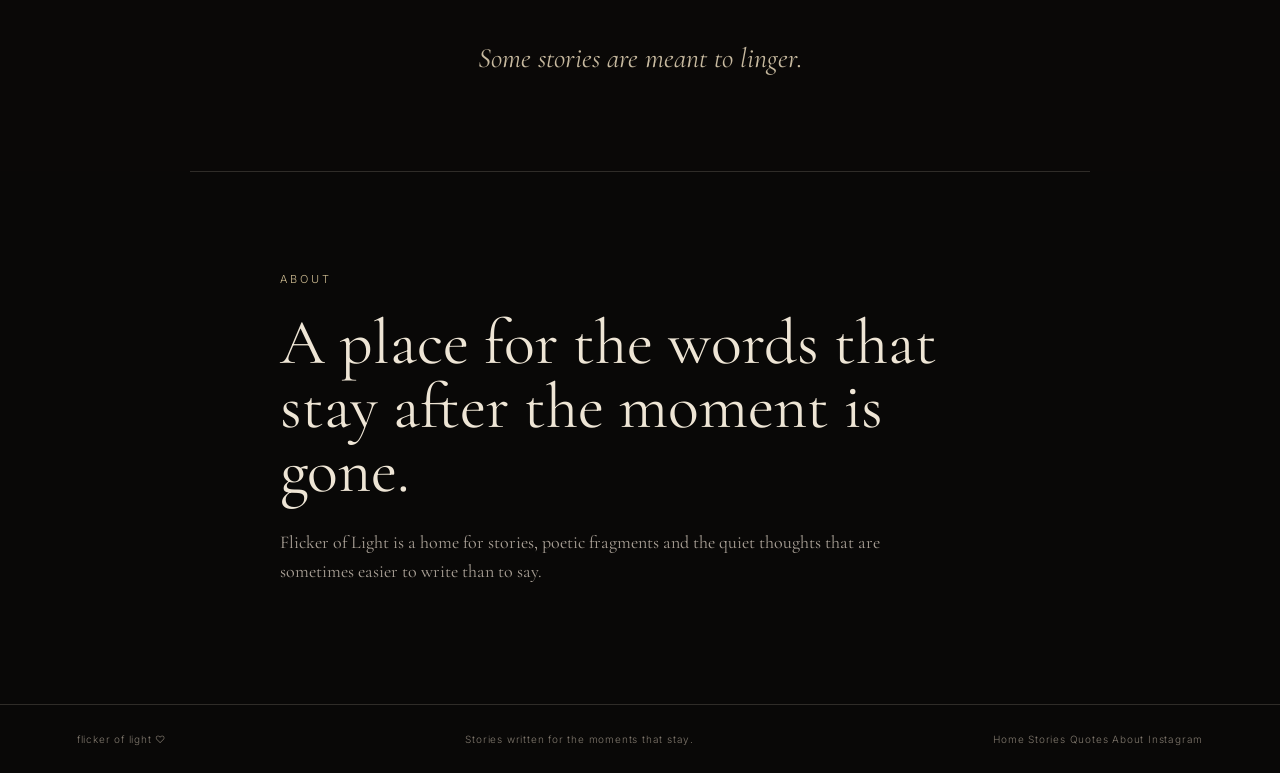
==== commit 2fc35503: "Update index.html" ====
--- a/index.html
+++ b/index.html
@@ -2,7 +2,8 @@
 <html lang="en">
 <head>
 <meta charset="utf-8">
-<meta name="viewport" <meta name="google-site-verification" content="OOeu9oAU9qtPGjmCuY9NKrZBYxSzbMHVfZhrtQNnfCY" />content="width=device-width, initial-scale=1">
+<meta name="viewport" content="width=device-width, initial-scale=1"> 
+<meta name="google-site-verification" content="OOeu9oAU9qtPGjmCuY9NKrZBYxSzbMHVfZhrtQNnfCY" />
 <meta name="description" content="Flicker of Light — stories, fragments and quotes for the ones who still feel.">
 <title>Flicker of Light — Stories, Quotes & The Connected Story</title>
 <link rel="stylesheet" href="style.css">
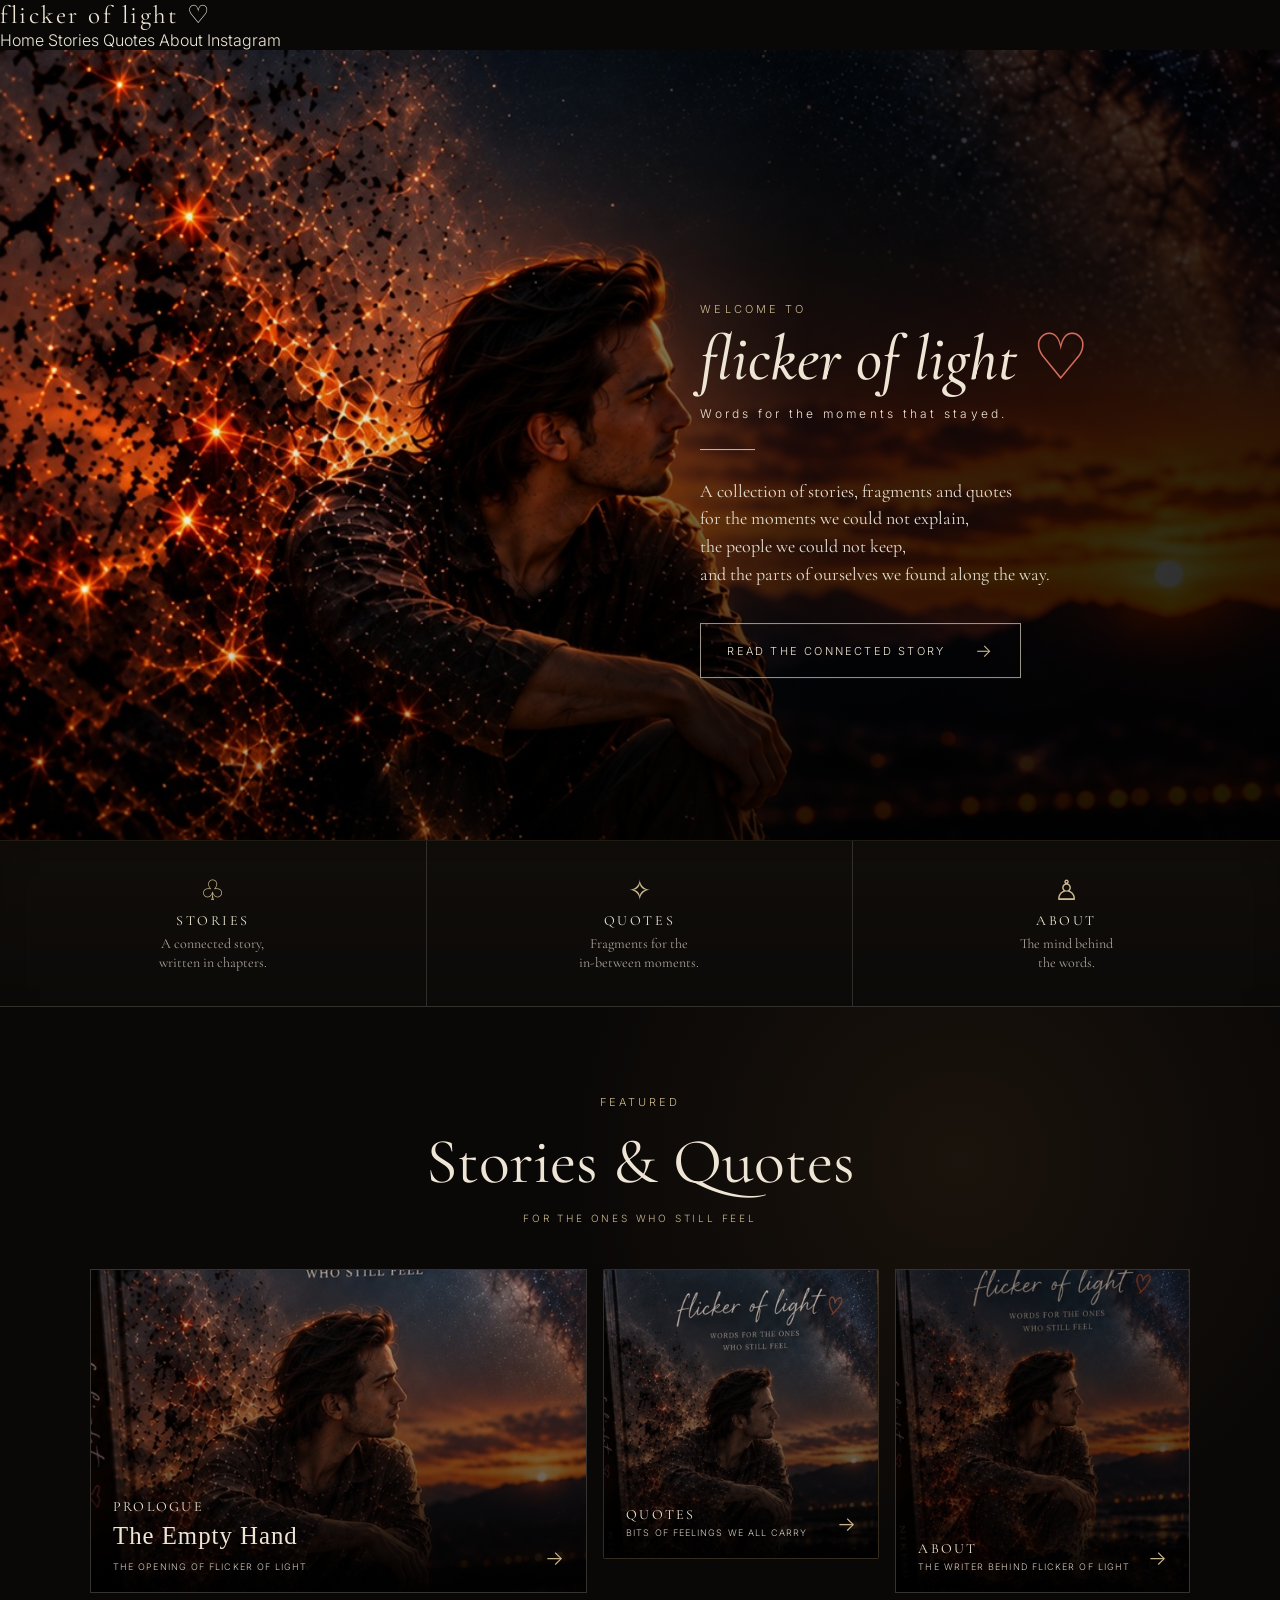
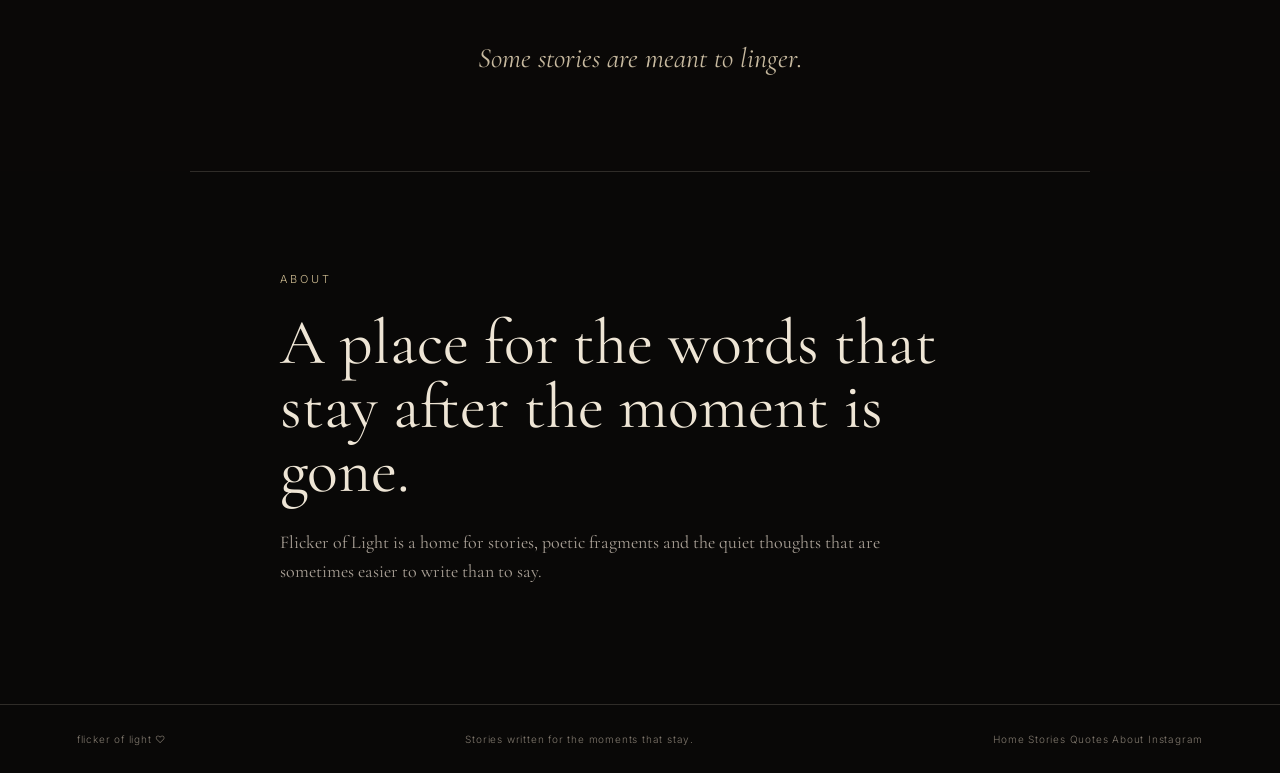
==== commit 0d0c0813: "Feature The Empty Hand prologue on homepage" ====
--- a/index.html
+++ b/index.html
@@ -70,7 +70,7 @@
   <div class="cards">
     <a class="card story-card" href="stories.html">
       <div class="card-image"></div>
-      <div class="card-text"><strong>CHAPTER ONE</strong><p class="featured-card-title">The Empty Hand</p><small>THE BEGINNING OF A LONGER STORY</small><span>→</span></div>
+      <div class="card-text"><strong>PROLOGUE</strong><p class="featured-card-title">The Empty Hand</p><small>THE OPENING OF FLICKER OF LIGHT</small><span>→</span></div>
     </a>
     <a class="card quote-card" href="quotes.html">
       <div class="card-image"></div>
